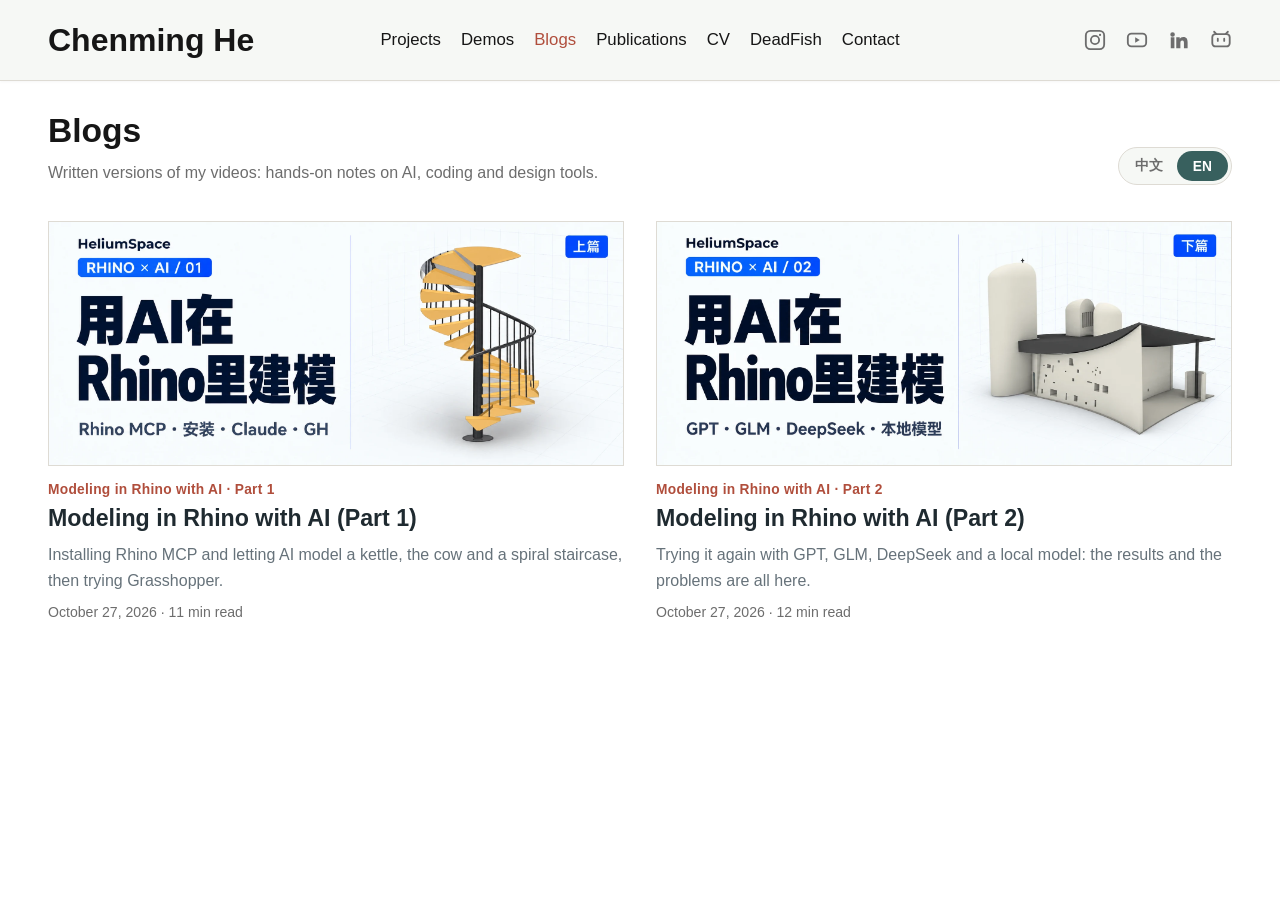
==== blogs.html @ 82dcb64e "Add bilingual Blogs tab with the two Rhino × AI posts - blogs.html index and blog/<slug>.html post p" ====
<!doctype html>
<html lang="en">
  <head>
    <meta charset="utf-8">
    <meta name="viewport" content="width=device-width, initial-scale=1">
    <title>Blogs - Chenming He</title>
    <meta name="description" content="Blog posts by Chenming He on AI, coding and design tools, in Chinese and English.">
    <link rel="stylesheet" href="assets/css/site.css">
    <link rel="stylesheet" href="assets/css/blog.css">
    <link rel="canonical" href="https://chenminghe0126.github.io/blogs.html">
    <script>
(function () {
  var q = new URLSearchParams(location.search).get("lang"), s = null;
  try { s = localStorage.getItem("blog-lang"); } catch (e) {}
  var l = q === "zh" || q === "en" ? q : s === "zh" || s === "en" ? s : (navigator.language || "").toLowerCase().indexOf("zh") === 0 ? "zh" : "en";
  document.documentElement.setAttribute("data-lang", l);
  document.documentElement.lang = l === "zh" ? "zh-CN" : "en";
})();
</script>
  </head>
  <body data-page="blogs">
    <a class="skip-link" href="#main">Skip to content</a>
    <header class="site-header">
      <div class="site-header-inner">
      <a class="site-title" href="index.html">Chenming He</a>
      <nav class="site-nav" aria-label="Primary navigation">
        <a href="index.html">Projects</a>
        <a href="demos.html">Demos</a>
        <a href="blogs.html" aria-current="page">Blogs</a>
        <a href="publications.html">Publications</a>
        <a href="cv.html">CV</a>
        <a href="https://www.food4rhino.com/en/app/deadfish" target="_blank" rel="noreferrer">DeadFish</a>
        <a href="contact.html">Contact</a>
      </nav>
      <nav class="social-nav" aria-label="Social links">
        <a href="https://instagram.com/chenming_he?igshid=OGQ5ZDc2ODk2ZA==" target="_blank" rel="noreferrer" aria-label="Instagram"><svg viewBox="0 0 24 24" fill="none" stroke="currentColor" stroke-width="2" stroke-linecap="round" stroke-linejoin="round" aria-hidden="true"><rect x="2" y="2" width="20" height="20" rx="5"/><circle cx="12" cy="12" r="4.5"/><circle cx="17.5" cy="6.5" r="1.2" fill="currentColor" stroke="none"/></svg></a>
        <a href="https://www.youtube.com/@chenminghe8218/featured" target="_blank" rel="noreferrer" aria-label="YouTube"><svg viewBox="0 0 24 24" fill="none" stroke="currentColor" stroke-width="2" stroke-linecap="round" stroke-linejoin="round" aria-hidden="true"><rect x="2" y="5" width="20" height="14" rx="4"/><path d="M10 9l5 3-5 3z" fill="currentColor" stroke="none"/></svg></a>
        <a href="http://linkedin.com/in/chenminghe" target="_blank" rel="noreferrer" aria-label="LinkedIn"><svg viewBox="0 0 24 24" fill="currentColor" stroke="none" aria-hidden="true"><path d="M4.98 3.5A2.5 2.5 0 1 0 5 8.5 2.5 2.5 0 0 0 4.98 3.5zM3 9h4v12H3zM9 9h3.8v1.7h.05c.53-1 1.83-2.05 3.77-2.05 4.03 0 4.78 2.65 4.78 6.1V21h-4v-5.4c0-1.29-.02-2.95-1.8-2.95-1.8 0-2.08 1.4-2.08 2.85V21H9z"/></svg></a>
        <a href="https://space.bilibili.com/38767929" target="_blank" rel="noreferrer" aria-label="Bilibili"><svg viewBox="0 0 24 24" fill="none" stroke="currentColor" stroke-width="2" stroke-linecap="round" stroke-linejoin="round" aria-hidden="true"><path d="M7 5.5 4.5 3M17 5.5 19.5 3"/><rect x="2.5" y="5.5" width="19" height="13.5" rx="3.5"/><path d="M8.5 10.5v2.5M15.5 10.5v2.5"/></svg></a>
      </nav>
      </div>
    </header>

    <main id="main" class="page-shell blog-shell">
      <section class="blog-intro">
        <div>
          <h1>Blogs</h1>
          <p><span data-lang="zh" lang="zh-CN">每期视频的图文版：AI、编程与设计工具的真实使用记录。</span><span data-lang="en" lang="en">Written versions of my videos: hands-on notes on AI, coding and design tools.</span></p>
        </div>
        <div class="lang-switch" role="group" aria-label="Language">
          <button type="button" data-set-lang="zh" lang="zh-CN">中文</button>
          <button type="button" data-set-lang="en" lang="en">EN</button>
        </div>
      </section>
      <section class="blog-list" aria-label="Posts">
        <a class="blog-card" href="blog/rhino-ai-modeling-1.html">
          <div class="blog-card-cover"><img src="assets/blog/rhino-ai-modeling-1/cover.webp" alt="" width="1921" height="819" loading="lazy"></div>
          <div class="blog-card-text">
            <p class="post-kicker"><span data-lang="zh" lang="zh-CN">用AI在Rhino里建模 · 第 1 篇</span><span data-lang="en" lang="en">Modeling in Rhino with AI · Part 1</span></p>
            <h2><span data-lang="zh" lang="zh-CN">用AI在Rhino里建模（上）</span><span data-lang="en" lang="en">Modeling in Rhino with AI (Part 1)</span></h2>
            <p class="blog-card-dek"><span data-lang="zh" lang="zh-CN">安装 Rhino MCP，让 AI 建水壶、牛牛和旋转楼梯，再试试 Grasshopper。</span><span data-lang="en" lang="en">Installing Rhino MCP and letting AI model a kettle, the cow and a spiral staircase, then trying Grasshopper.</span></p>
            <p class="post-meta"><span data-lang="zh" lang="zh-CN">2026 年 10 月 27 日 · 7 分钟阅读</span><span data-lang="en" lang="en">October 27, 2026 · 11 min read</span></p>
          </div>
        </a>
        <a class="blog-card" href="blog/rhino-ai-modeling-2.html">
          <div class="blog-card-cover"><img src="assets/blog/rhino-ai-modeling-2/cover.webp" alt="" width="1920" height="819" loading="lazy"></div>
          <div class="blog-card-text">
            <p class="post-kicker"><span data-lang="zh" lang="zh-CN">用AI在Rhino里建模 · 第 2 篇</span><span data-lang="en" lang="en">Modeling in Rhino with AI · Part 2</span></p>
            <h2><span data-lang="zh" lang="zh-CN">用AI在Rhino里建模（下）</span><span data-lang="en" lang="en">Modeling in Rhino with AI (Part 2)</span></h2>
            <p class="blog-card-dek"><span data-lang="zh" lang="zh-CN">换 GPT、GLM、DeepSeek 和本地模型再试一遍，效果和问题都在这篇。</span><span data-lang="en" lang="en">Trying it again with GPT, GLM, DeepSeek and a local model: the results and the problems are all here.</span></p>
            <p class="post-meta"><span data-lang="zh" lang="zh-CN">2026 年 10 月 27 日 · 7 分钟阅读</span><span data-lang="en" lang="en">October 27, 2026 · 12 min read</span></p>
          </div>
        </a>
      </section>
    </main>
    <script src="assets/js/blog.js"></script>
  </body>
</html>
---- assets/css/site.css ----
:root {
  color-scheme: light;
  --bg: #ffffff;
  --text: #161616;
  --muted: #6d6d6d;
  --line: #dedbd4;
  --surface: #f6f8f5;
  --surface-strong: #e8eef0;
  --accent: #38605e;
  --accent-2: #b04e3c;
  --max: 1800px;
  --gutter: 3rem;
}

* {
  box-sizing: border-box;
}

html {
  font-family: Arial, Helvetica, sans-serif;
  background: var(--bg);
  color: var(--text);
  letter-spacing: 0;
}

body {
  margin: 0;
  min-height: 100vh;
}

img {
  display: block;
  max-width: 100%;
}

a {
  color: inherit;
  text-decoration: none;
}

a:hover {
  color: var(--accent);
}

.skip-link {
  position: absolute;
  left: 1rem;
  top: 1rem;
  transform: translateY(-200%);
  background: var(--text);
  color: var(--bg);
  padding: 0.6rem 0.8rem;
  z-index: 20;
}

.skip-link:focus {
  transform: translateY(0);
}

.site-header {
  background: var(--surface);
  border-bottom: 1px solid var(--line);
  box-shadow: 0 1px 3px rgba(20, 20, 20, 0.04);
}

.site-header-inner {
  display: grid;
  grid-template-columns: 1fr auto 1fr;
  align-items: center;
  gap: 2rem;
  max-width: var(--max);
  margin: 0 auto;
  padding: 1.35rem var(--gutter);
}

.site-title {
  font-size: 2rem;
  font-weight: 700;
}

.site-nav,
.social-nav {
  display: flex;
  align-items: center;
  gap: 1.25rem;
  flex-wrap: wrap;
  font-size: 1.05rem;
}

.social-nav {
  justify-self: end;
  color: var(--muted);
  font-size: 0.82rem;
}

.social-nav a {
  display: inline-flex;
  align-items: center;
  justify-content: center;
  color: var(--muted);
}

.social-nav a:hover {
  color: var(--accent);
}

.social-nav svg {
  width: 22px;
  height: 22px;
  display: block;
}

.site-nav a[aria-current="page"] {
  color: var(--accent-2);
}

.page-shell {
  max-width: var(--max);
  margin: 0 auto;
  padding: 2rem var(--gutter) 5rem;
}

.page-shell.narrow {
  max-width: 1100px;
}

.intro-row {
  display: grid;
  grid-template-columns: minmax(12rem, 0.55fr) minmax(16rem, 1fr);
  gap: 2rem;
  align-items: end;
  margin-bottom: 2rem;
}

.intro-row h1 {
  margin: 0;
  font-size: 2.1rem;
  line-height: 1.1;
}

.intro-row p {
  margin: 0;
  max-width: 52rem;
  color: var(--muted);
  line-height: 1.6;
}

.project-grid {
  display: grid;
  grid-template-columns: repeat(3, minmax(0, 1fr));
  gap: 1.25rem;
}

.project-card {
  position: relative;
  display: block;
  overflow: hidden;
  aspect-ratio: 4 / 3;
  background: var(--surface);
  border-radius: 0;
}

.project-card img {
  width: 100%;
  height: 100%;
  object-fit: cover;
  transition: transform 220ms ease, filter 220ms ease;
}

.project-card span {
  position: absolute;
  left: 1.25rem;
  bottom: 1.25rem;
  z-index: 2;
  max-width: calc(100% - 2.5rem);
  color: var(--text);
  font-size: 1.45rem;
  font-weight: 700;
  line-height: 1.15;
  text-shadow: 0 0 8px rgba(255, 255, 255, 0.7);
  opacity: 0;
  transform: translateY(8px);
  transition: opacity 240ms ease, transform 240ms ease;
}

.project-card::after {
  content: "";
  position: absolute;
  inset: 0;
  z-index: 1;
  background: rgba(246, 248, 245, 0);
  transition: background 240ms ease;
  pointer-events: none;
}

.project-card:hover img {
  transform: scale(1.03);
  filter: brightness(1.08) saturate(0.96);
}

.project-card:hover::after {
  background: rgba(246, 248, 245, 0.5);
}

.project-card:hover span {
  opacity: 1;
  transform: none;
}

.project-card:focus-visible span {
  opacity: 1;
  transform: none;
}

.demo-card img {
  object-fit: contain;
  padding: 1.5rem;
}

.publication-grid {
  display: grid;
  grid-template-columns: repeat(3, minmax(0, 1fr));
  gap: 1.5rem;
}

.publication-card img {
  display: block;
  width: 100%;
  height: auto;
}

.publication-card p {
  margin: 1rem 0 0;
  font-size: 0.875rem;
  line-height: 1.7;
}

.text-link {
  display: inline-block;
  margin: 0 1.25rem 1.25rem;
  color: var(--accent);
  font-weight: 700;
}

.cv {
  max-width: 8.3in;
  margin: 0 auto;
  padding: 0 0.5in;
  font-family: "Times New Roman", Times, "Liberation Serif", Georgia, serif;
  font-size: 11pt;
  line-height: 1.3;
  color: #000;
}

.cv-header {
  text-align: center;
  margin-bottom: 1.4rem;
}

.cv-header h1 {
  margin: 0 0 0.3rem;
  font-size: 18pt;
  font-weight: 700;
  letter-spacing: 0.04em;
}

.cv-contact {
  margin: 0;
  font-size: 10.5pt;
  color: #000;
}

.cv-contact a {
  color: #000;
}

.cv-contact span {
  margin: 0 0.45rem;
  color: #555;
}

.cv-section {
  margin-bottom: 1.5rem;
}

.cv-section > h2 {
  margin: 0 0 0.55rem;
  padding-bottom: 0.15rem;
  font-size: 11pt;
  font-weight: 700;
  text-transform: uppercase;
  letter-spacing: 0.08em;
  border-bottom: 1px solid #000;
}

.cv-entry {
  margin-bottom: 0.9rem;
}

.cv-entry-head,
.cv-entry-sub {
  display: flex;
  justify-content: space-between;
  align-items: baseline;
  gap: 1.5rem;
}

.cv-org {
  font-weight: 700;
}

.cv-role {
  font-style: italic;
  font-weight: 400;
  color: #000;
}

.cv-loc,
.cv-date {
  color: #000;
  white-space: nowrap;
  text-align: right;
}

.cv-entry ul {
  margin: 0.35rem 0 0;
  padding-left: 1.1rem;
  line-height: 1.3;
}

.cv-entry li {
  margin-bottom: 0.18rem;
}

.cv-subentry {
  margin: 0.55rem 0 0 1.25rem;
}

.cv-project {
  margin: 0.5rem 0 0.15rem;
  font-weight: 700;
}

.cv-note {
  font-weight: 400;
  font-style: italic;
  color: #333;
}

.cv-skills {
  margin: 0;
}

.cv-skills > div {
  display: grid;
  grid-template-columns: 7rem 1fr;
  gap: 1rem;
  margin-bottom: 0.3rem;
}

.cv-skills dt {
  font-weight: 700;
}

.cv-skills dd {
  margin: 0;
}

.cv-actions {
  max-width: 60rem;
  margin: 0 auto 1.25rem;
  display: flex;
  justify-content: flex-end;
}

.btn-download {
  font: inherit;
  font-weight: 700;
  cursor: pointer;
  border: 1px solid var(--line);
  background: var(--surface);
  color: var(--text);
  padding: 0.55rem 1.1rem;
  border-radius: 4px;
  transition: border-color 160ms ease, color 160ms ease;
}

.btn-download:hover {
  border-color: var(--accent);
  color: var(--accent);
}

@media print {
  .site-header,
  .cv-actions,
  .skip-link {
    display: none !important;
  }

  body {
    background: #fff;
  }

  .page-shell {
    max-width: none;
    padding: 0;
  }

  .cv {
    max-width: none;
    padding: 0;
    font-size: 11pt;
    line-height: 1.22;
  }

  .cv-header {
    margin-bottom: 0.75rem;
  }

  .cv-header h1 {
    font-size: 17pt;
    margin-bottom: 0.15rem;
  }

  .cv-section {
    margin-bottom: 0.9rem;
  }

  .cv-section > h2 {
    margin-bottom: 0.35rem;
    break-after: avoid;
  }

  .cv-entry {
    margin-bottom: 0.55rem;
  }

  .cv-entry-head,
  .cv-entry-sub,
  .cv-project {
    break-inside: avoid;
    break-after: avoid;
  }

  .cv-entry ul {
    margin-top: 0.25rem;
    orphans: 2;
    widows: 2;
  }

  .cv-entry li {
    margin-bottom: 0.1rem;
    break-inside: avoid;
  }

  .cv-subentry {
    margin-top: 0.4rem;
  }

  .cv-contact a,
  .cv-entry a {
    color: #000;
    text-decoration: none;
  }

  @page {
    margin: 2cm;
  }
}

@media (max-width: 640px) {
  .cv-entry-head,
  .cv-entry-sub {
    flex-direction: column;
    gap: 0.1rem;
  }

  .cv-loc,
  .cv-date {
    text-align: left;
    white-space: normal;
  }

  .cv-skills > div {
    grid-template-columns: 1fr;
    gap: 0.15rem;
  }
}

.contact-layout {
  display: grid;
  grid-template-columns: minmax(0, 2.25fr) minmax(0, 1fr) minmax(0, 1.2fr);
  gap: 4rem;
  align-items: start;
}

.contact-banner {
  margin: 0 0 3rem;
}

.contact-banner img {
  display: block;
  width: 100%;
  height: auto;
}

.contact-portrait {
  margin: 0;
}

.contact-portrait img {
  width: 100%;
  height: auto;
}

.contact-accent {
  color: #3965b2;
  font-weight: 700;
}

.eyebrow {
  margin: 0 0 0.75rem;
  color: var(--accent-2);
  font-weight: 700;
}

.contact-copy h1 {
  margin: 0 0 2rem;
  font-size: 2.2rem;
}

.contact-copy p,
.contact-copy blockquote {
  max-width: 50rem;
  line-height: 1.7;
}

.contact-copy blockquote {
  margin: 0 0 1.75rem;
  font-style: italic;
  color: var(--text);
}

.contact-copy cite {
  display: block;
  margin-top: 0.75rem;
  color: var(--muted);
  font-style: italic;
}

.contact-panel {
  padding: 0;
}

.contact-panel h2 {
  margin: 1.25rem 0 0.6rem;
  font-size: 1rem;
}

.contact-panel h2:first-child {
  margin-top: 0;
}

.contact-panel p {
  margin: 0.35rem 0;
}

.contact-panel ul {
  margin: 0.5rem 0 0;
  padding-left: 1.1rem;
  line-height: 1.7;
}

.contact-panel h1 {
  margin: 0 0 1.5rem;
  font-size: 2rem;
  line-height: 1.1;
}

.back-link {
  display: inline-block;
  margin-bottom: 1.5rem;
  color: var(--accent);
  font-weight: 700;
}

.cs-head {
  max-width: 70rem;
  margin: 0 auto 2.5rem;
}

.cs-head h1 {
  margin: 0 0 0.5rem;
  font-size: 2.2rem;
  line-height: 1.12;
}

.project-kicker {
  margin: 0 0 1rem;
  color: var(--accent-2);
  font-weight: 700;
}

.project-meta {
  display: grid;
  gap: 0.75rem;
  margin: 1.5rem 0 0;
  padding: 1rem 0;
  border-top: 1px solid var(--line);
  border-bottom: 1px solid var(--line);
}

.project-meta div {
  display: grid;
  grid-template-columns: 7rem 1fr;
  gap: 1rem;
}

.project-meta dt {
  color: var(--muted);
}

.project-meta dd {
  margin: 0;
}

.cs-banner {
  margin: 0 calc(-1 * var(--gutter)) 2.5rem;
}

.cs-banner img {
  display: block;
  width: 100%;
  height: auto;
}

.cs-intro {
  display: grid;
  grid-template-columns: 1fr 1fr;
  gap: 3rem;
  max-width: 76rem;
  margin: 0 auto 2.75rem;
  align-items: start;
}

.cs-title {
  margin: 0 0 1rem;
  font-size: 2rem;
  line-height: 1.15;
}

.cs-accent {
  color: #779fe6;
}

.cs-intro .cs-subtitle {
  margin: 0 0 1.25rem;
  font-style: italic;
  font-weight: 700;
}

.cs-intro .cs-meta {
  margin: 0 0 0.5rem;
  line-height: 1.5;
}

.cs-intro-aside p {
  margin: 0 0 1rem;
  line-height: 1.7;
}

.cs-body {
  max-width: 76rem;
  margin: 0 auto;
}

.cs-body h2,
.cs-body h3 {
  margin: 2.5rem 0 1rem;
  font-size: 1.8rem;
  line-height: 1.2;
}

.cs-body h4 {
  margin: 1.75rem 0 0.6rem;
  font-size: 1.15rem;
}

.cs-body p {
  margin: 0 0 1.15rem;
  line-height: 1.75;
}

.cs-body blockquote {
  margin: 1.5rem 0;
  padding-left: 1.25rem;
  border-left: 3px solid var(--accent);
}

.cs-figure {
  margin: 1.75rem 0;
}

.cs-figure img {
  display: block;
  width: 100%;
  height: auto;
  background: var(--surface);
}

.cs-gallery {
  display: grid;
  grid-template-columns: 1fr;
  gap: 1.75rem;
  margin: 1.75rem 0;
}

.cs-gallery img {
  display: block;
  width: 100%;
  height: auto;
  background: var(--surface);
}

@media (max-width: 900px) {
  .cs-intro {
    grid-template-columns: 1fr;
    gap: 1.5rem;
  }
}

@media (max-width: 640px) {
  .cs-gallery {
    grid-template-columns: 1fr;
  }
}

.project-pagination {
  display: flex;
  justify-content: space-between;
  gap: 1rem;
  margin-top: 4rem;
  padding-top: 1.5rem;
  border-top: 1px solid var(--line);
}

.project-pagination a {
  color: var(--accent);
  font-weight: 700;
}

.missing-state {
  max-width: 42rem;
  padding: 2rem;
  background: var(--surface-strong);
}

@media (max-width: 1000px) {
  :root {
    --gutter: 1.5rem;
  }

  .site-header-inner {
    grid-template-columns: 1fr;
    gap: 1rem;
  }

  .project-grid {
    grid-template-columns: repeat(2, minmax(0, 1fr));
  }

  .publication-grid,
  .contact-layout {
    grid-template-columns: 1fr;
  }
}

@media (max-width: 640px) {
  .site-nav,
  .social-nav {
    gap: 0.8rem;
  }

  .project-grid {
    grid-template-columns: 1fr;
  }

  .intro-row {
    grid-template-columns: 1fr;
  }

  .page-shell {
    padding-top: 1rem;
  }

  .project-meta div {
    grid-template-columns: 1fr;
    gap: 0.15rem;
  }

  .project-pagination {
    flex-direction: column;
  }
}
---- assets/css/blog.css ----
/* Blogs tab: index cards + bilingual post pages. Builds on site.css tokens. */

:root {
  --blog-text: #1f2a30;
  --blog-muted: #66727a;
  --blog-tint: #eef4f2;
  --blog-col: 46rem;
  --font-zh: -apple-system, BlinkMacSystemFont, "PingFang SC", "Hiragino Sans GB", "Microsoft YaHei", "Noto Sans SC", "Segoe UI", Arial, sans-serif;
  --font-en: -apple-system, BlinkMacSystemFont, "Segoe UI", Arial, Helvetica, sans-serif;
}

/* ---------- language switching ---------- */

html[data-lang="zh"] [data-lang="en"],
html[data-lang="en"] [data-lang="zh"] {
  display: none !important;
}

[lang="zh-CN"] {
  font-family: var(--font-zh);
}

.lang-switch {
  display: inline-flex;
  flex: none;
  padding: 3px;
  border: 1px solid var(--line);
  border-radius: 999px;
  background: var(--surface);
}

.lang-switch button {
  font: inherit;
  font-size: 0.86rem;
  font-weight: 700;
  min-width: 3.2rem;
  padding: 0.38rem 0.85rem;
  border: 0;
  border-radius: 999px;
  background: transparent;
  color: var(--muted);
  cursor: pointer;
  transition: background 160ms ease, color 160ms ease;
}

.lang-switch button:hover {
  color: var(--accent);
}

html[data-lang="zh"] .lang-switch [data-set-lang="zh"],
html[data-lang="en"] .lang-switch [data-set-lang="en"] {
  background: var(--accent);
  color: #fff;
}

/* ---------- index ---------- */

.blog-intro {
  display: flex;
  justify-content: space-between;
  align-items: flex-end;
  gap: 2rem;
  margin-bottom: 2.25rem;
}

.blog-intro h1 {
  margin: 0 0 0.6rem;
  font-size: 2.1rem;
  line-height: 1.1;
}

.blog-intro p {
  margin: 0;
  max-width: 44rem;
  color: var(--muted);
  line-height: 1.6;
}

.blog-list {
  display: grid;
  grid-template-columns: repeat(2, minmax(0, 1fr));
  gap: 2.25rem 2rem;
}

.blog-card {
  display: flex;
  flex-direction: column;
  color: var(--blog-text);
}

.blog-card-cover {
  overflow: hidden;
  aspect-ratio: 2.35 / 1;
  background: var(--surface);
  border: 1px solid var(--line);
}

.blog-card-cover img {
  width: 100%;
  height: 100%;
  object-fit: cover;
  transition: transform 260ms ease;
}

.blog-card:hover .blog-card-cover img {
  transform: scale(1.025);
}

.blog-card-text {
  padding-top: 1rem;
}

.blog-card h2 {
  margin: 0.35rem 0 0.55rem;
  font-size: 1.45rem;
  line-height: 1.3;
}

.blog-card:hover h2 {
  color: var(--accent);
}

.blog-card-dek {
  margin: 0 0 0.6rem;
  color: var(--blog-muted);
  line-height: 1.65;
}

/* ---------- shared bits ---------- */

.post-kicker {
  margin: 0;
  color: var(--accent-2);
  font-size: 0.86rem;
  font-weight: 700;
  letter-spacing: 0.02em;
}

.post-meta {
  margin: 0;
  color: var(--muted);
  font-size: 0.88rem;
}

/* ---------- post page ---------- */

.blog-shell {
  max-width: 1320px;
}

.post-topbar {
  display: flex;
  justify-content: space-between;
  align-items: center;
  gap: 1rem;
  margin-bottom: 1.5rem;
}

.post-topbar .back-link {
  margin: 0;
}

.post-hero {
  margin-bottom: 3rem;
}

.post-cover {
  margin: 0 0 2rem;
  border: 1px solid var(--line);
  background: var(--surface);
}

.post-cover img {
  width: 100%;
  height: auto;
}

.post-hero-text {
  max-width: var(--blog-col);
  margin: 0 auto;
}

.post-hero h1 {
  margin: 0.5rem 0 0.9rem;
  font-size: clamp(1.9rem, 3.4vw, 2.6rem);
  line-height: 1.22;
  color: var(--blog-text);
}

.post-dek {
  margin: 0 0 1rem;
  font-size: 1.12rem;
  line-height: 1.7;
  color: var(--blog-muted);
}

.post-links {
  display: flex;
  flex-wrap: wrap;
  gap: 0.6rem;
  margin: 1.1rem 0 0;
}

.post-link-btn {
  padding: 0.45rem 0.9rem;
  border: 1px solid var(--line);
  border-radius: 4px;
  font-size: 0.9rem;
  font-weight: 700;
  color: var(--accent);
}

.post-link-btn:hover {
  border-color: var(--accent);
}

.post-layout {
  display: grid;
  grid-template-columns: minmax(0, 1fr) minmax(0, var(--blog-col)) minmax(0, 1fr);
  gap: 3rem;
  align-items: start;
}

.post-main {
  grid-column: 2;
  min-width: 0;
}

.post-toc {
  grid-column: 1;
  position: sticky;
  top: 1.5rem;
  justify-self: end;
  width: 100%;
  max-width: 15rem;
  font-size: 0.88rem;
  line-height: 1.45;
}

.post-toc-title {
  margin: 0 0 0.75rem;
  color: var(--muted);
  font-size: 0.78rem;
  font-weight: 700;
  letter-spacing: 0.08em;
  text-transform: uppercase;
}

.post-toc ol {
  margin: 0;
  padding: 0;
  list-style: none;
  border-left: 1px solid var(--line);
}

.post-toc a {
  display: block;
  margin-left: -1px;
  padding: 0.32rem 0 0.32rem 0.9rem;
  border-left: 2px solid transparent;
  color: var(--muted);
}

.post-toc a:hover {
  color: var(--accent);
}

.post-toc a.is-active {
  border-left-color: var(--accent);
  color: var(--blog-text);
  font-weight: 700;
}

/* ---------- article typography ---------- */

.post-body {
  color: var(--blog-text);
  font-size: 1.06rem;
}

.post-body[lang="en"] {
  font-family: var(--font-en);
  line-height: 1.75;
}

.post-body[lang="zh-CN"] {
  line-height: 1.95;
  letter-spacing: 0.01em;
}

.post-body p {
  margin: 0 0 1.25em;
}

.post-body h2 {
  display: flex;
  align-items: baseline;
  gap: 0.7rem;
  margin: 2.6em 0 0.9em;
  padding-bottom: 0.5rem;
  border-bottom: 1px solid var(--line);
  font-size: 1.5rem;
  line-height: 1.35;
  scroll-margin-top: 1.5rem;
}

.post-body h3 {
  margin: 2.2em 0 0.8em;
  font-size: 1.15rem;
}

.sec-num {
  flex: none;
  color: var(--accent-2);
  font-size: 0.95rem;
  font-weight: 700;
  font-variant-numeric: tabular-nums;
}

.post-body strong {
  font-weight: 700;
  color: #111;
}

.post-body a {
  color: var(--accent);
  text-decoration: underline;
  text-decoration-color: rgba(56, 96, 94, 0.35);
  text-underline-offset: 0.18em;
  overflow-wrap: anywhere;
}

.post-body a:hover {
  text-decoration-color: currentColor;
}

.post-body ul,
.post-body ol {
  margin: 0 0 1.25em;
  padding-left: 1.3rem;
}

.post-body li {
  margin-bottom: 0.35em;
}

.post-figure {
  margin: 2em 0 2.2em;
}

.post-figure img {
  width: 100%;
  height: auto;
  border: 1px solid var(--line);
  border-radius: 4px;
  background: var(--surface);
  cursor: zoom-in;
}

.post-figure figcaption {
  margin-top: 0.7rem;
  color: var(--blog-muted);
  font-size: 0.88rem;
  line-height: 1.6;
  text-align: center;
}

.post-note {
  margin: 1.8em 0;
  padding: 1rem 1.25rem;
  border-left: 3px solid var(--accent);
  background: var(--blog-tint);
}

.post-note p:last-child,
.post-card p:last-child,
.post-prompt-body p:last-child {
  margin-bottom: 0;
}

.post-card {
  margin: 1em 0;
  padding: 1rem 1.25rem;
  border: 1px solid var(--line);
  border-radius: 4px;
}

.post-card p:first-child {
  margin-bottom: 0.3em;
}

.post-prompt {
  margin: 1.6em 0;
  padding: 0.9rem 1.2rem 1rem;
  border: 1px solid var(--line);
  border-radius: 4px;
  background: var(--surface);
}

.post-prompt-label {
  margin-bottom: 0.35rem;
  color: var(--muted);
  font-size: 0.76rem;
  font-weight: 700;
  letter-spacing: 0.06em;
  text-transform: uppercase;
}

.post-prompt-label::before {
  content: "\203A_ ";
  color: var(--accent-2);
}

.post-prompt-body {
  font-family: ui-monospace, SFMono-Regular, Consolas, "Microsoft YaHei", monospace;
  font-size: 0.95rem;
  line-height: 1.7;
  overflow-wrap: anywhere;
}

/* ---------- series navigation ---------- */

.post-series {
  display: grid;
  grid-template-columns: 1fr 1fr;
  gap: 1rem;
  margin-top: 3.5rem;
  padding-top: 1.5rem;
  border-top: 1px solid var(--line);
}

.post-series a {
  display: block;
  padding: 1rem 1.2rem;
  border: 1px solid var(--line);
  border-radius: 4px;
  font-weight: 700;
  line-height: 1.45;
}

.post-series a:hover {
  border-color: var(--accent);
}

.post-series small {
  display: block;
  margin-bottom: 0.3rem;
  color: var(--muted);
  font-size: 0.78rem;
  font-weight: 400;
}

.post-series-next {
  grid-column: 2;
  text-align: right;
}

/* ---------- lightbox ---------- */

.blog-lightbox {
  position: fixed;
  inset: 0;
  z-index: 50;
  display: flex;
  align-items: center;
  justify-content: center;
  padding: 2rem;
  background: rgba(14, 18, 20, 0.88);
  cursor: zoom-out;
}

.blog-lightbox img {
  max-width: 100%;
  max-height: 100%;
  width: auto;
  height: auto;
  background: #fff;
}

/* ---------- responsive ---------- */

@media (max-width: 1180px) {
  .post-layout {
    grid-template-columns: minmax(0, 1fr);
  }

  .post-main {
    grid-column: 1;
    max-width: var(--blog-col);
    margin: 0 auto;
    width: 100%;
  }

  .post-toc {
    display: none;
  }
}

@media (max-width: 760px) {
  .blog-list {
    grid-template-columns: 1fr;
  }

  .blog-intro {
    flex-direction: column;
    align-items: flex-start;
    gap: 1.25rem;
  }

  .post-cover {
    margin-left: calc(-1 * var(--gutter));
    margin-right: calc(-1 * var(--gutter));
    border-left: 0;
    border-right: 0;
  }

  .post-body {
    font-size: 1rem;
  }

  .post-body h2 {
    font-size: 1.3rem;
  }

  .post-series {
    grid-template-columns: 1fr;
  }

  .post-series-next {
    grid-column: 1;
  }
}
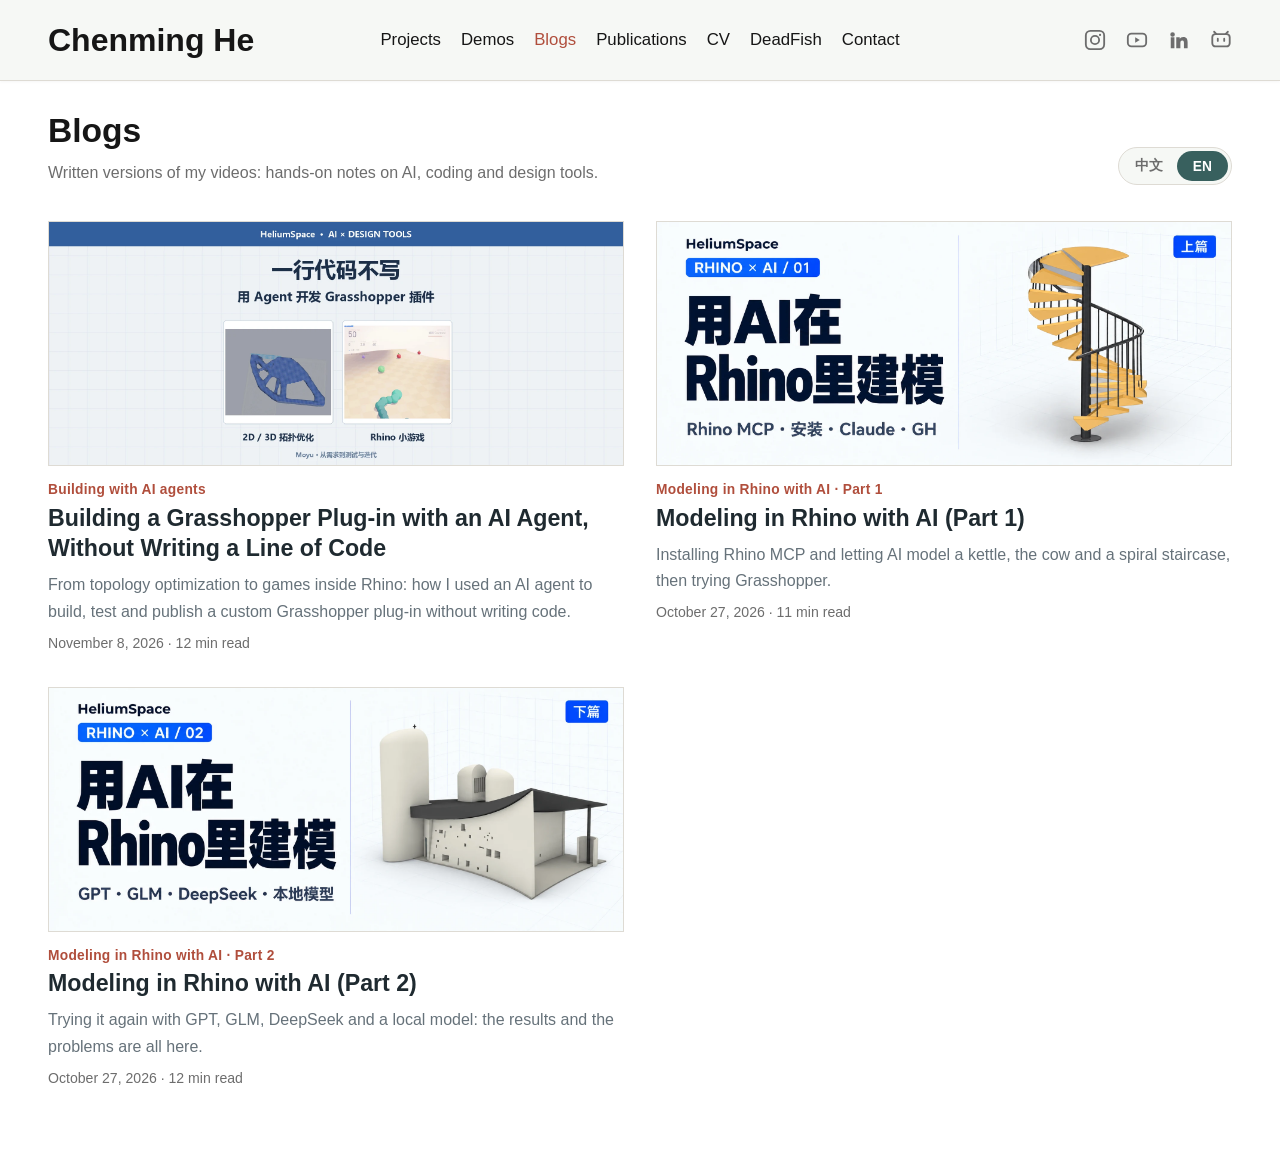
==== commit 4f8b70bb: "Publish bilingual Moyu agentic development blog" ====
--- a/blogs.html
+++ b/blogs.html
@@ -53,6 +53,15 @@
         </div>
       </section>
       <section class="blog-list" aria-label="Posts">
+        <a class="blog-card" href="blog/agentic-grasshopper-plugin-development.html">
+          <div class="blog-card-cover"><img src="assets/blog/agentic-grasshopper-plugin-development/cover.webp" alt="" width="1920" height="817" loading="lazy"></div>
+          <div class="blog-card-text">
+            <p class="post-kicker"><span data-lang="zh" lang="zh-CN">Agent 开发实录</span><span data-lang="en" lang="en">Building with AI agents</span></p>
+            <h2><span data-lang="zh" lang="zh-CN">一行代码不写，用 Agent 开发 Grasshopper 插件</span><span data-lang="en" lang="en">Building a Grasshopper Plug-in with an AI Agent, Without Writing a Line of Code</span></h2>
+            <p class="blog-card-dek"><span data-lang="zh" lang="zh-CN">从拓扑优化到 Rhino 摸鱼游戏，分享我一行代码没写，用 Agent 开发、测试并发布定制化 GH 插件的过程。</span><span data-lang="en" lang="en">From topology optimization to games inside Rhino: how I used an AI agent to build, test and publish a custom Grasshopper plug-in without writing code.</span></p>
+            <p class="post-meta"><span data-lang="zh" lang="zh-CN">2026 年 11 月 8 日 · 9 分钟阅读</span><span data-lang="en" lang="en">November 8, 2026 · 12 min read</span></p>
+          </div>
+        </a>
         <a class="blog-card" href="blog/rhino-ai-modeling-1.html">
           <div class="blog-card-cover"><img src="assets/blog/rhino-ai-modeling-1/cover.webp" alt="" width="1921" height="819" loading="lazy"></div>
           <div class="blog-card-text">
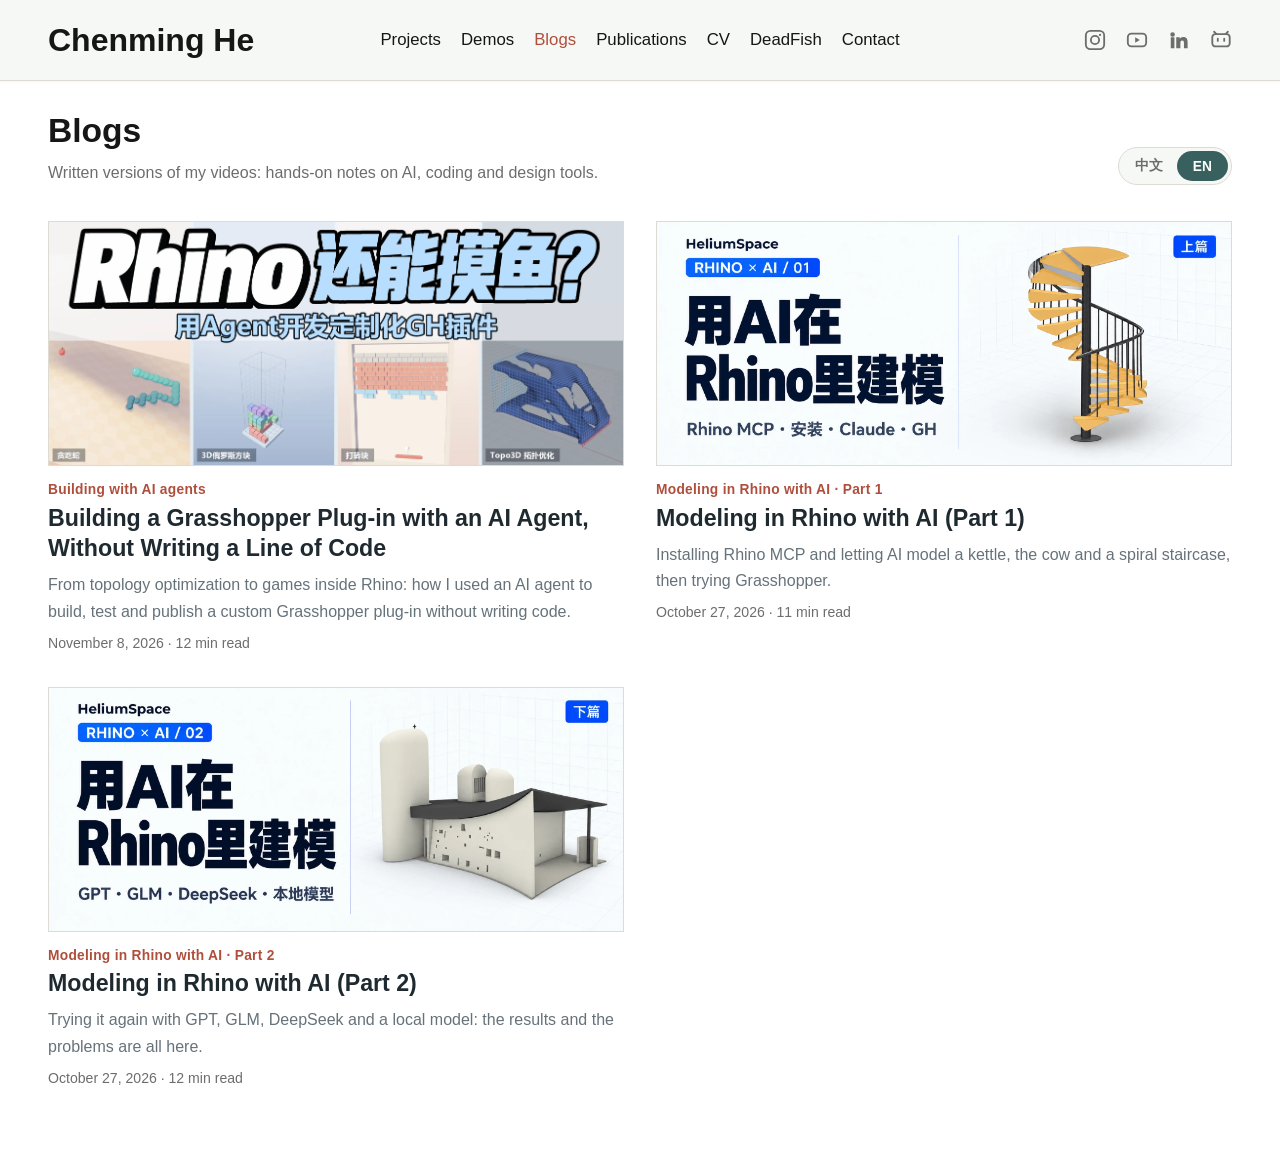
==== commit f7a699cd: "Sync approved WeChat cover to Moyu blog" ====
--- a/blogs.html
+++ b/blogs.html
@@ -54,7 +54,7 @@
       </section>
       <section class="blog-list" aria-label="Posts">
         <a class="blog-card" href="blog/agentic-grasshopper-plugin-development.html">
-          <div class="blog-card-cover"><img src="assets/blog/agentic-grasshopper-plugin-development/cover.webp" alt="" width="1920" height="817" loading="lazy"></div>
+          <div class="blog-card-cover"><img src="assets/blog/agentic-grasshopper-plugin-development/cover.webp?v=26a7394d91ae" alt="" width="2350" height="1000" loading="lazy"></div>
           <div class="blog-card-text">
             <p class="post-kicker"><span data-lang="zh" lang="zh-CN">Agent 开发实录</span><span data-lang="en" lang="en">Building with AI agents</span></p>
             <h2><span data-lang="zh" lang="zh-CN">一行代码不写，用 Agent 开发 Grasshopper 插件</span><span data-lang="en" lang="en">Building a Grasshopper Plug-in with an AI Agent, Without Writing a Line of Code</span></h2>
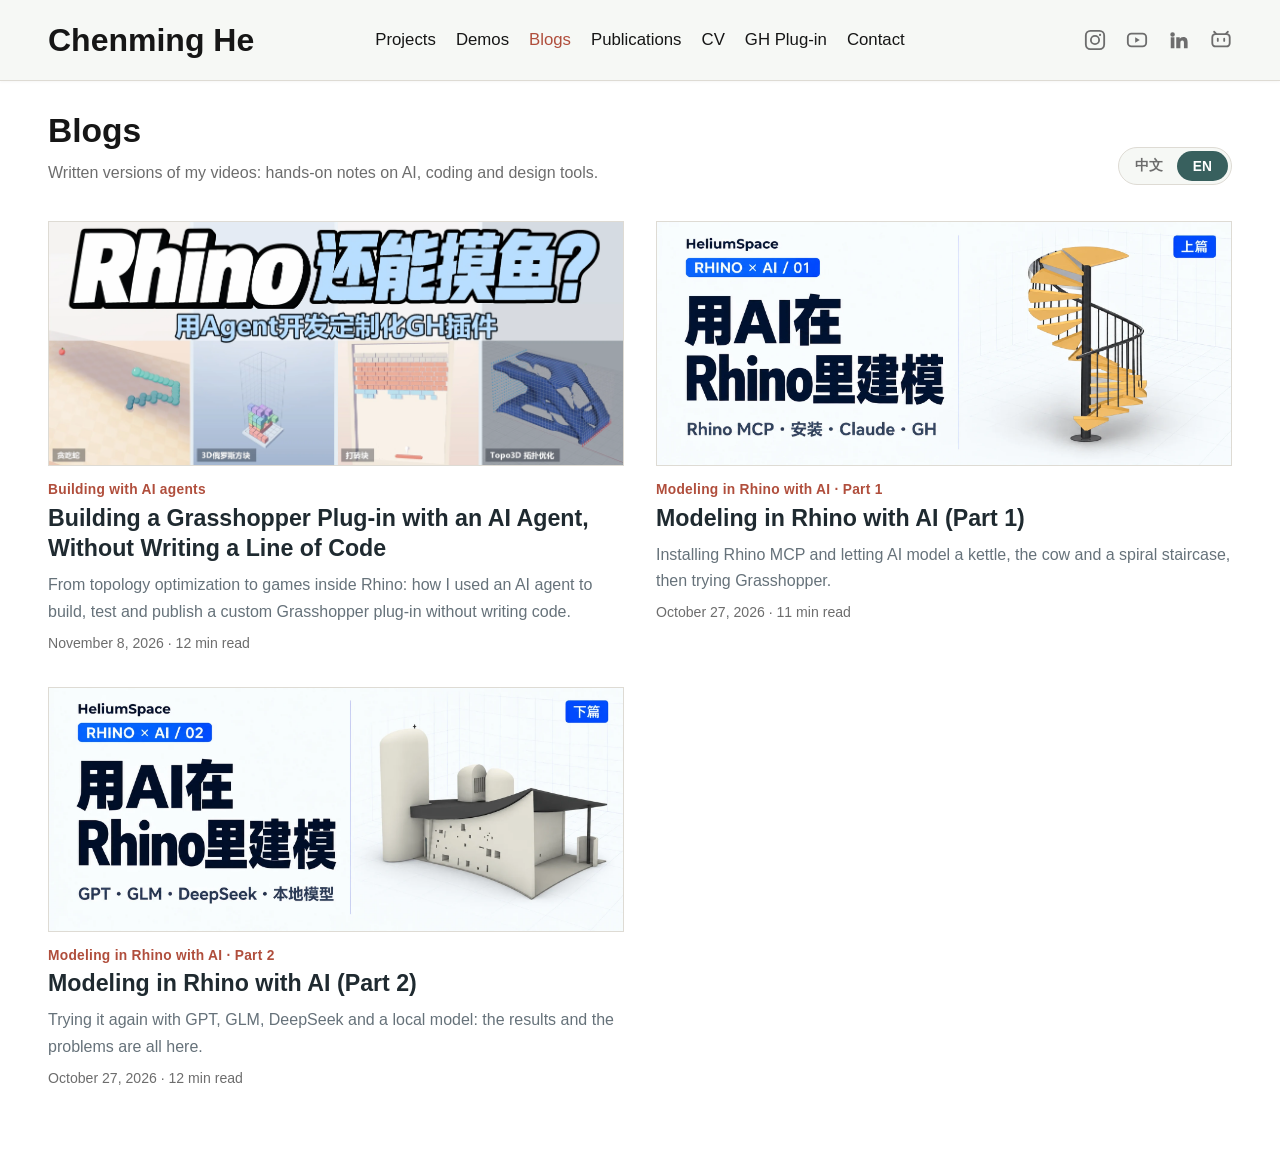
==== commit beab7b90: "Add GH Plug-in page for DeadFish and Moyu" ====
--- a/blogs.html
+++ b/blogs.html
@@ -29,7 +29,7 @@
         <a href="blogs.html" aria-current="page">Blogs</a>
         <a href="publications.html">Publications</a>
         <a href="cv.html">CV</a>
-        <a href="https://www.food4rhino.com/en/app/deadfish" target="_blank" rel="noreferrer">DeadFish</a>
+        <a href="gh-plugins.html">GH Plug-in</a>
         <a href="contact.html">Contact</a>
       </nav>
       <nav class="social-nav" aria-label="Social links">
